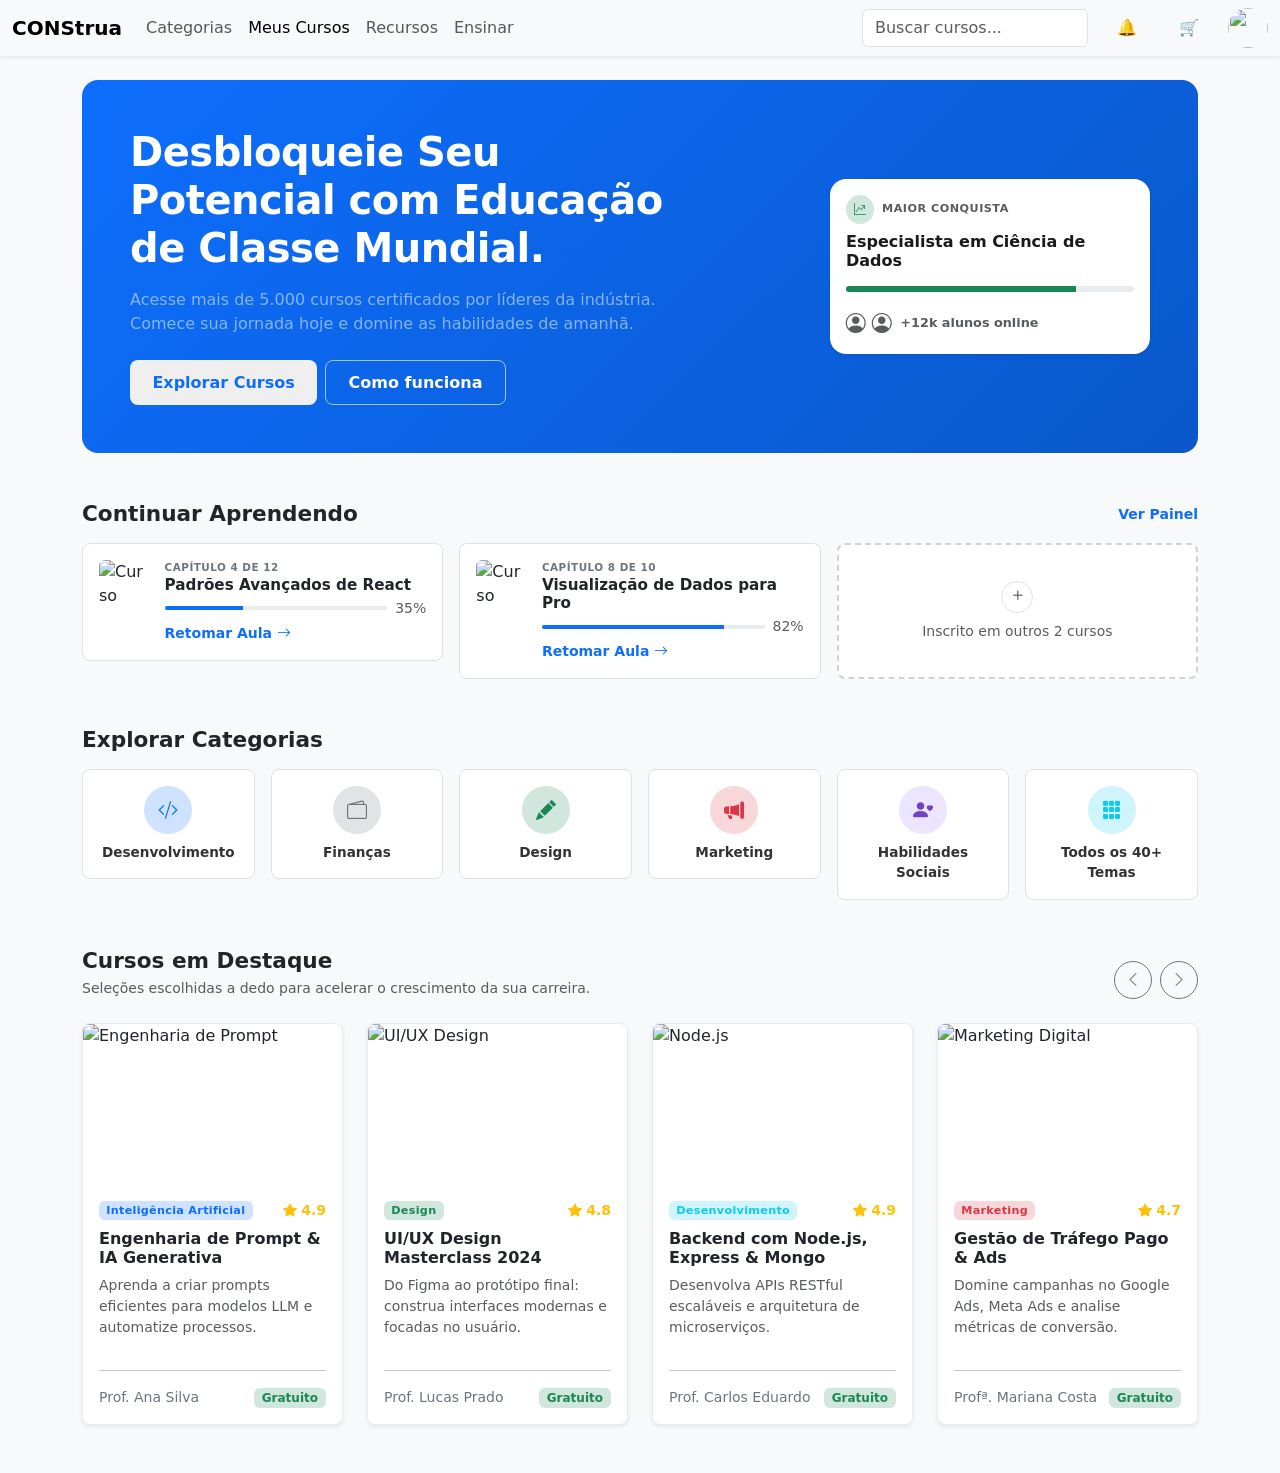
==== index.html @ 444b3ffc "html e css de index" ====
<!DOCTYPE html>
<html lang="pt-br">

<head>
    <meta charset="UTF-8">
    <meta name="viewport" content="width=device-width, initial-scale=1.0">
    <title>CONSTrua - Explorar cursos</title>

    <!--boostrap-->
    <link href="https://cdn.jsdelivr.net/npm/bootstrap@5.3.7/dist/css/bootstrap.min.css" rel="stylesheet">

    <!-- Bootstrap Icons -->
    <link rel="stylesheet" href="https://cdn.jsdelivr.net/npm/bootstrap-icons@1.13.1/font/bootstrap-icons.min.css">

    <link rel="stylesheet" href="index.css">
</head>

<body>

    <!--navbar-->
    <div id="navbar-container"></div>

    <main class="container my-4">

        <!-- BANNER HERO -->
        <section class="banner bg-primary text-white rounded-4 p-4 p-md-5 mb-5">

            <div class="row align-items-center g-4">

                <div class="col-lg-7">

                    <h1 class="slogan display-6 mb-3">Desbloqueie Seu Potencial com Educação de Classe Mundial.</h1>
                    <p class="texto-explicativo fs-6 text-white-50 mb-4">
                        Acesse mais de 5.000 cursos certificados por líderes da indústria. Comece sua jornada hoje e
                        domine as habilidades de amanhã.
                    </p>

                    <div class="d-flex gap-2">

                        <button class="btnExplorar btn-light text-primary fw-bold">Explorar Cursos</button>
                        <button class="btnFunciona btn-outline-light fw-bold">Como funciona</button>

                    </div>

                </div>

                <div class="col-lg-5 d-flex justify-content-lg-end">

                    <div class="card card-conquista border-0 rounded-4 p-3 shadow-sm">

                        <div class="d-flex align-items-center gap-2 mb-2">
                            <span class="badge bg-success-subtle text-success p-2 rounded-circle">
                                <i class="bi bi-graph-up-arrow"></i>
                            </span>
                            <span class="textConquista fw-bold text-muted small">MAIOR CONQUISTA</span>
                        </div>

                        <h5 class="especialista mb-3 fs-6">Especialista em Ciência de Dados</h5>

                        <div class="progress mb-3" style="height: 6px;">
                            <div class="progress-bar bg-success" style="width: 80%"></div>
                        </div>

                        <div class="d-flex align-items-center gap-2">

                            <div class="text-muted fs-5">
                                <i class="bi bi-person-circle"></i>
                                <i class="bi bi-person-circle"></i>
                            </div>

                            <span class="alunos-online text-muted fw-bold">+12k alunos online</span>
                        </div>

                    </div>

                </div>

            </div>

        </section>

        <!-- SEÇÃO: CONTINUAR APRENDENDO -->
        <section class="mb-5">

            <div class="d-flex justify-content-between align-items-center mb-3">

                <h2 class="continuarAprendendo fw-bold mb-0">Continuar Aprendendo</h2>
                <a href="#" class="text-decoration-none small fw-bold">Ver Painel</a>

            </div>

            <div class="row g-3">


                <div class="col-md-4">
                    <div class="card card-curso border rounded-3 p-3">

                        <div class="d-flex gap-3">
                            <img src="https://via.placeholder.com/90x70" class="rounded object-fit-cover" alt="Curso">

                            <div class="d-flex flex-column justify-content-between w-100">

                                <span class="capitulo fw-bold info-top">CAPÍTULO 4 DE 12</span>
                                <h6 class="fw-bold mb-1 titulo-curso">Padrões Avançados de React</h6>

                                <div class="d-flex align-items-center gap-2 mb-1">

                                    <div class="progress w-100" style="height: 4px;">

                                        <div class="progress-bar" style="width: 35%;"></div>
                                    </div>

                                    <span class="small text-muted">35%</span>

                                </div>

                                <a href="#" class="text-decoration-none small fw-bold">Retomar Aula <i
                                        class="bi bi-arrow-right"></i></a>

                            </div>

                        </div>

                    </div>

                </div>

                <!-- Card Curso 2 -->
                <div class="col-md-4">

                    <div class="card card-curso border rounded-3 p-3">

                        <div class="d-flex gap-3">
                            <img src="https://via.placeholder.com/90x70" class="rounded object-fit-cover" alt="Curso">

                            <div class="d-flex flex-column justify-content-between w-100">

                                <span class="capitulo fw-bold info-top">CAPÍTULO 8 DE 10</span>
                                <h6 class="fw-bold mb-1 titulo-curso">Visualização de Dados para Pro</h6>

                                <div class="d-flex align-items-center gap-2 mb-1">

                                    <div class="progress w-100" style="height: 4px;">
                                        <div class="progress-bar" style="width: 82%;"></div>
                                    </div>
                                    <span class="small text-muted">82%</span>

                                </div>

                                <a href="#" class="text-decoration-none small fw-bold">Retomar Aula <i class="bi bi-arrow-right"></i></a>

                            </div>

                        </div>

                    </div>

                </div>

                <!-- Card Extra (Tracejado) -->
                <div class="col-md-4">

                    <div
                        class="card card-outrosCursos border-dashed rounded-3 p-3 text-center d-flex flex-column justify-content-center align-items-center text-muted">
                        <div
                            class="icone-mais border rounded-circle d-flex align-items-center justify-content-center mb-2">
                            <i class="bi bi-plus"></i>
                        </div>
                        <span class="small">Inscrito em outros 2 cursos</span>
                    </div>

                </div>

            </div>
        </section>

        <!-- SEÇÃO: EXPLORAR CATEGORIAS -->
        <section class="mb-5">
            <h2 class="explorar-categorias fw-bold mb-3">Explorar Categorias</h2>

            <div class="row row-cols-2 row-cols-sm-3 row-cols-md-6 g-3">

                <div class="col">
                    <div class="card card-categoria border rounded-3 p-3 text-center align-items-center">
                        <div class="icone-box bg-primary-subtle text-primary rounded-circle mb-2">
                            <i class="bi bi-code-slash"></i>
                        </div>
                        <span class="fw-bold nome-categoria">Desenvolvimento</span>
                    </div>
                </div>

                <div class="col">
                    <div class="card card-categoria border rounded-3 p-3 text-center align-items-center">
                        <div class="icone-box bg-secondary-subtle text-secondary rounded-circle mb-2">
                            <i class="bi bi-wallet2"></i>
                        </div>
                        <span class="fw-bold nome-categoria">Finanças</span>
                    </div>
                </div>

                <div class="col">
                    <div class="card card-categoria border rounded-3 p-3 text-center align-items-center">
                        <div class="icone-box bg-success-subtle text-success rounded-circle mb-2">
                            <i class="bi bi-pencil-fill"></i>
                        </div>
                        <span class="fw-bold nome-categoria">Design</span>
                    </div>
                </div>

                <div class="col">
                    <div class="card card-categoria border rounded-3 p-3 text-center align-items-center">
                        <div class="icone-box bg-danger-subtle text-danger rounded-circle mb-2">
                            <i class="bi bi-megaphone-fill"></i>
                        </div>
                        <span class="fw-bold nome-categoria">Marketing</span>
                    </div>
                </div>

                <div class="col">
                    <div class="card card-categoria border rounded-3 p-3 text-center align-items-center">
                        <div class="icone-box bg-purple-subtle text-purple rounded-circle mb-2">
                            <i class="bi bi-person-heart"></i>
                        </div>
                        <span class="fw-bold nome-categoria">Habilidades Sociais</span>
                    </div>
                </div>

                <div class="col">
                    <div class="card card-categoria border rounded-3 p-3 text-center align-items-center">
                        <div class="icone-box bg-info-subtle text-info rounded-circle mb-2">
                            <i class="bi bi-grid-3x3-gap-fill"></i>
                        </div>
                        <span class="fw-bold nome-categoria">Todos os 40+ Temas</span>
                    </div>
                </div>

            </div>
        </section>

        <section class="mb-5">
            <div class="d-flex justify-content-between align-items-end mb-4">

                <div>
                    <h2 class="cursos-em-destaque fw-bold mb-1">Cursos em Destaque</h2>
                    <p class="text-muted small mb-0">Seleções escolhidas a dedo para acelerar o crescimento da sua
                        carreira.</p>
                </div>

                <div class="d-flex gap-2">
                    <button class="btn btn-outline-secondary rounded-circle btn-nav"><i
                            class="bi bi-chevron-left"></i></button>
                    <button class="btn btn-outline-secondary rounded-circle btn-nav"><i
                            class="bi bi-chevron-right"></i></button>
                </div>

            </div>

            <div class="row g-4">

                <div class="col-12 col-md-6 col-lg-3">

                    <div class="card card-destaque h-100 rounded-3 overflow-hidden shadow-sm">
                        <img src="https://images.unsplash.com/photo-1526374965328-7f61d4dc18c5?w=500&q=80" class="card-img-top capa-curso" alt="Engenharia de Prompt">
                        
                        <div class="card-body d-flex flex-column">
                            
                            <div class="d-flex justify-content-between align-items-center mb-2">
                                <span class="badge bg-primary-subtle text-primary badge-categoria fw-bold">Inteligência
                                    Artificial</span>
                                <span class="small text-warning fw-bold"><i class="bi bi-star-fill me-1"></i>4.9</span>
                            </div>

                            <h5 class="card-title fs-6 fw-bold mb-2">Engenharia de Prompt & IA Generativa</h5>
                            <p class="card-text text-muted small flex-grow-1">Aprenda a criar prompts eficientes para modelos LLM e automatize processos.</p>

                            <hr class="my-3 opacity-25">

                            <div class="d-flex align-items-center justify-content-between">
                                <span class="small text-secondary fw-medium">Prof. Ana Silva</span>
                                <span class="badge bg-success-subtle text-success fw-bold px-2 py-1">Gratuito</span>
                            </div>

                        </div>

                    </div>

                </div>

                <div class="col-12 col-md-6 col-lg-3">

                    <div class="card card-destaque h-100 rounded-3 overflow-hidden shadow-sm">
                        <img src="https://images.unsplash.com/photo-1507238691740-187a5b1d37b8?w=500&q=80" class="card-img-top capa-curso" alt="UI/UX Design">

                        <div class="card-body d-flex flex-column">

                            <div class="d-flex justify-content-between align-items-center mb-2">
                                <span class="badge bg-success-subtle text-success badge-categoria fw-bold">Design</span>
                                <span class="small text-warning fw-bold"><i class="bi bi-star-fill me-1"></i>4.8</span>
                            </div>

                            <h5 class="card-title fs-6 fw-bold mb-2">UI/UX Design Masterclass 2024</h5>
                            <p class="card-text text-muted small flex-grow-1">Do Figma ao protótipo final: construa
                                interfaces modernas e focadas no usuário.</p>

                            <hr class="my-3 opacity-25">

                            <div class="d-flex align-items-center justify-content-between">
                                <span class="small text-secondary fw-medium">Prof. Lucas Prado</span>
                                <span class="badge bg-success-subtle text-success fw-bold px-2 py-1">Gratuito</span>
                            </div>

                        </div>

                    </div>

                </div>

                <div class="col-12 col-md-6 col-lg-3">

                    <div class="card card-destaque h-100 rounded-3 overflow-hidden shadow-sm">
                        <img src="https://images.unsplash.com/photo-1555066931-4365d14bab8c?w=500&q=80" class="card-img-top capa-curso" alt="Node.js">

                        <div class="card-body d-flex flex-column">

                            <div class="d-flex justify-content-between align-items-center mb-2">
                                <span
                                    class="badge bg-info-subtle text-info badge-categoria fw-bold">Desenvolvimento</span>
                                <span class="small text-warning fw-bold"><i class="bi bi-star-fill me-1"></i>4.9</span>
                            </div>

                            <h5 class="card-title fs-6 fw-bold mb-2">Backend com Node.js, Express & Mongo</h5>
                            <p class="card-text text-muted small flex-grow-1">Desenvolva APIs RESTful escaláveis e
                                arquitetura de microserviços.</p>

                            <hr class="my-3 opacity-25">

                            <div class="d-flex align-items-center justify-content-between">
                                <span class="small text-secondary fw-medium">Prof. Carlos Eduardo</span>
                                <span class="badge bg-success-subtle text-success fw-bold px-2 py-1">Gratuito</span>
                            </div>

                        </div>

                    </div>

                </div>

                <div class="col-12 col-md-6 col-lg-3">

                    <div class="card card-destaque h-100 rounded-3 overflow-hidden shadow-sm">

                        <img src="https://images.unsplash.com/photo-1460925895917-afdab827c52f?w=500&q=80" class="card-img-top capa-curso" alt="Marketing Digital">

                        <div class="card-body d-flex flex-column">
                            <div class="d-flex justify-content-between align-items-center mb-2">
                                <span
                                    class="badge bg-danger-subtle text-danger badge-categoria fw-bold">Marketing</span>
                                <span class="small text-warning fw-bold"><i class="bi bi-star-fill me-1"></i>4.7</span>
                            </div>

                            <h5 class="card-title fs-6 fw-bold mb-2">Gestão de Tráfego Pago & Ads</h5>
                            <p class="card-text text-muted small flex-grow-1">Domine campanhas no Google Ads, Meta Ads e analise métricas de conversão.</p>

                            <hr class="my-3 opacity-25">

                            <div class="d-flex align-items-center justify-content-between">
                                <span class="small text-secondary fw-medium">Profª. Mariana Costa</span>
                                <span class="badge bg-success-subtle text-success fw-bold px-2 py-1">Gratuito</span>
                            </div>

                        </div>

                    </div>

                </div>

            </div>
        </section>

    </main>

    <script src="/assets/reutilizaveis/navbar/navbar.js"></script>
</body>

</html>
---- index.css ----
/* 
CONFIGURAÇÕES GERAIS E VARIÁVEIS */
:root {
  --primary-color: #0d6efd;
  --transition-speed: 0.25s;
}

body {
  font-family: system-ui, -apple-system, "Segoe UI", Roboto, "Helvetica Neue", Arial, sans-serif;
  background-color: #f8f9fa;
  color: #212529;
}

/*
   SEÇÃO 1: BANNER  */
.banner {
  background: linear-gradient(135deg, #0d6efd 0%, #0a58ca 100%);
}

.slogan {
  font-weight: 800;
  letter-spacing: -0.5px;
}

.texto-explicativo {
  max-width: 540px;
}

.btnExplorar {
  padding: 0.6rem 1.4rem;
  border-radius: 0.5rem;
  border: none;
  transition: transform var(--transition-speed) ease, opacity var(--transition-speed) ease;
}

.btnExplorar:hover {
  opacity: 0.95;
  transform: translateY(-2px);
}

.btnFunciona {
  padding: 0.6rem 1.4rem;
  border-radius: 0.5rem;
  background: transparent;
  border: 1.5px solid rgba(255, 255, 255, 0.6);
  color: #fff;
  transition: all var(--transition-speed) ease;
}

.btnFunciona:hover {
  background-color: rgba(255, 255, 255, 0.15);
  border-color: #fff;
  color: #fff;
}

.card-conquista {
  background-color: #ffffff;
  max-width: 320px;
  width: 100%;
}

.textConquista {
  font-size: 0.7rem;
  letter-spacing: 0.5px;
}

.especialista {
  color: #1a1a1a;
  font-weight: 700;
}

.alunos-online {
  font-size: 0.8rem;
}

/* SEÇÃO 2: CONTINUAR APRENDENDO */
.continuarAprendendo {
  font-size: 1.35rem;
}

.card-curso {
  background-color: #fff;
  transition: border-color var(--transition-speed) ease, box-shadow var(--transition-speed) ease;
}

.card-curso:hover {
  border-color: var(--primary-color) !important;
  box-shadow: 0 4px 12px rgba(0, 0, 0, 0.05);
}

.info-top {
  font-size: 0.65rem;
  letter-spacing: 0.5px;
  color: #6c757d;
}

.titulo-curso {
  font-size: 0.95rem;
  color: #212529;
}

.card-outrosCursos {
  height: 100%;
  min-height: 105px;
  background-color: #fff;
  border-style: dashed !important;
  border-width: 2px !important;
  cursor: pointer;
  transition: background-color var(--transition-speed) ease;
}

.card-outrosCursos:hover {
  background-color: #f1f3f5;
}

.icone-mais {
  width: 32px;
  height: 32px;
  font-size: 1.2rem;
}

/* SEÇÃO 3: EXPLORAR CATEGORIAS  */
.explorar-categorias {
  font-size: 1.35rem;
}

.card-categoria {
  background-color: #fff;
  cursor: pointer;
  transition: transform var(--transition-speed) ease, box-shadow var(--transition-speed) ease;
}

.card-categoria:hover {
  transform: translateY(-4px);
  box-shadow: 0 6px 16px rgba(0, 0, 0, 0.08);
}

.icone-box {
  width: 48px;
  height: 48px;
  display: flex;
  align-items: center;
  justify-content: center;
  font-size: 1.25rem;
}

.nome-categoria {
  font-size: 0.85rem;
  color: #333;
}

/* Utilitário para o tom roxo (não nativo no BS5 standard) */
.bg-purple-subtle {
  background-color: #ebe5ff !important;
}

.text-purple {
  color: #6f42c1 !important;
}

/* SEÇÃO 4: CURSOS EM DESTAQUE */
.cursos-em-destaque {
  font-size: 1.35rem;
}

.btn-nav {
  width: 38px;
  height: 38px;
  padding: 0;
  display: inline-flex;
  align-items: center;
  justify-content: center;
}

.card-destaque {
  background-color: #fff;
  border: 1px solid #e9ecef;
  transition: transform var(--transition-speed) ease, box-shadow var(--transition-speed) ease;
}

.card-destaque:hover {
  transform: translateY(-4px);
  box-shadow: 0 8px 24px rgba(0, 0, 0, 0.1) !important;
}

.capa-curso {
  height: 160px;
  object-fit: cover;
}

.badge-categoria {
  font-size: 0.7rem;
  letter-spacing: 0.3px;
}
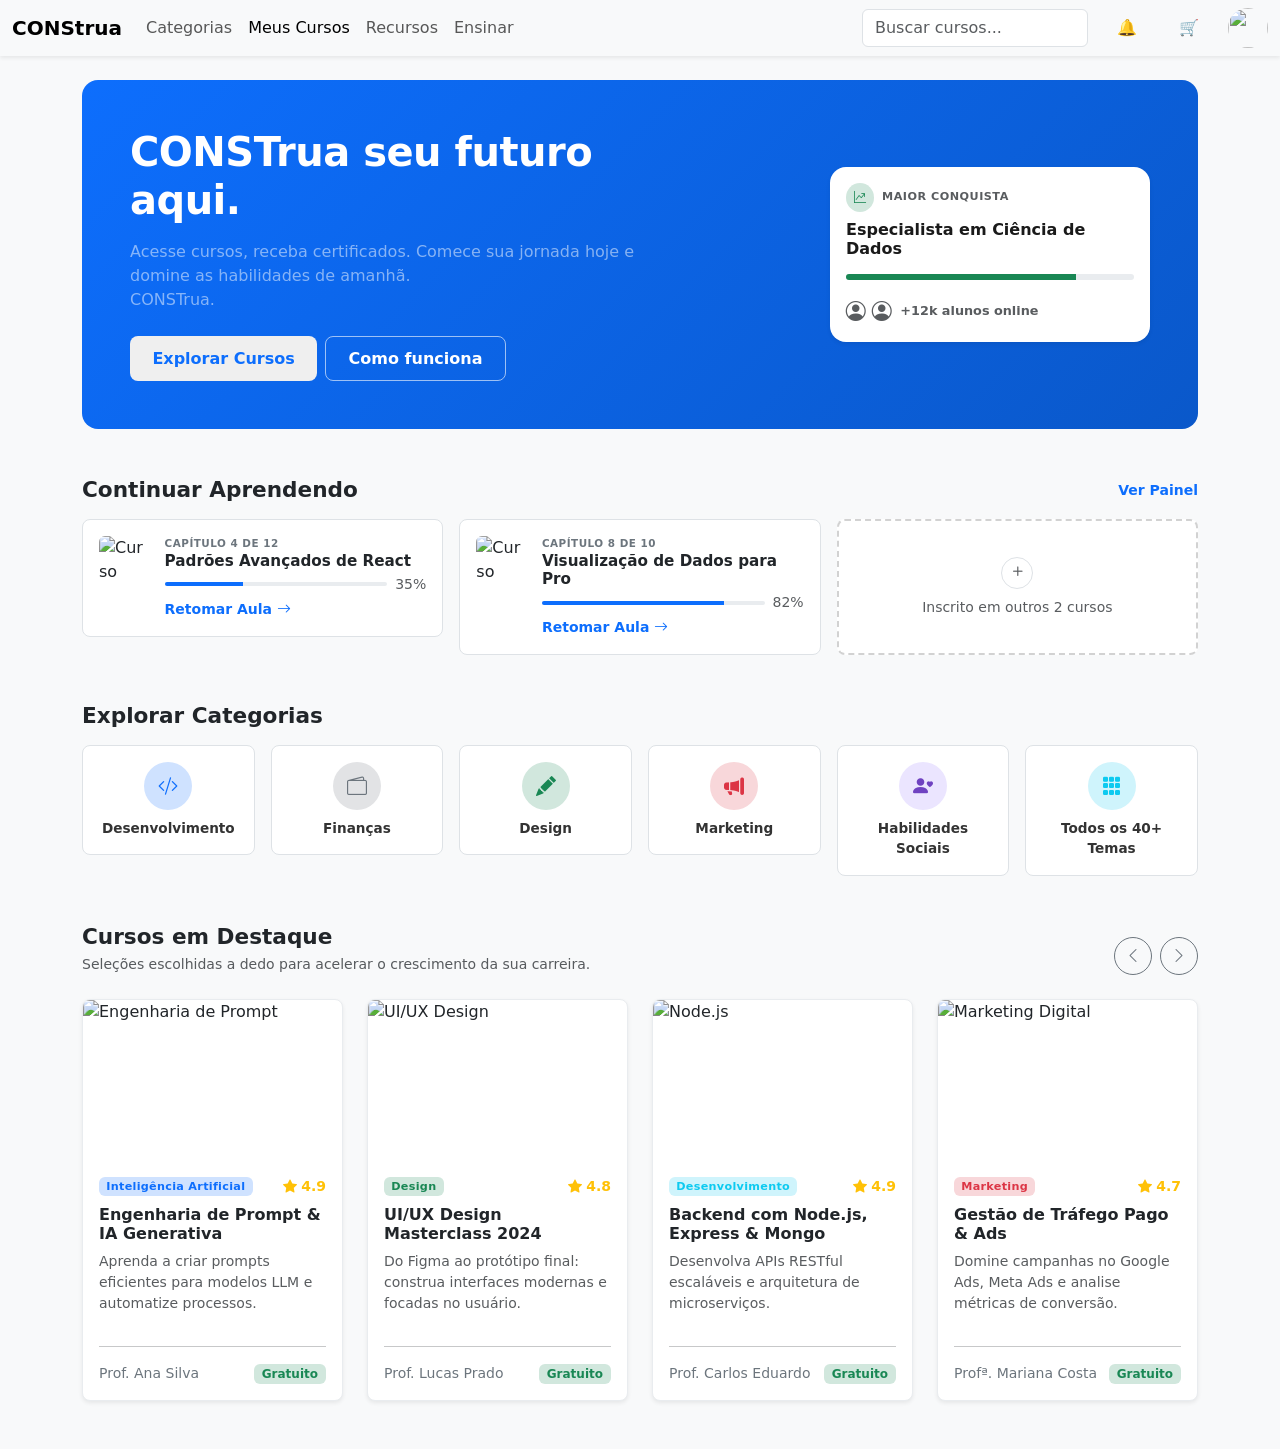
==== commit f3aab3b2: "edicao html e css de index" ====
--- a/index.html
+++ b/index.html
@@ -29,10 +29,10 @@
 
                 <div class="col-lg-7">
 
-                    <h1 class="slogan display-6 mb-3">Desbloqueie Seu Potencial com Educação de Classe Mundial.</h1>
+                    <h1 class="slogan display-6 mb-3">CONSTrua seu futuro aqui.</h1>
                     <p class="texto-explicativo fs-6 text-white-50 mb-4">
-                        Acesse mais de 5.000 cursos certificados por líderes da indústria. Comece sua jornada hoje e
-                        domine as habilidades de amanhã.
+                        Acesse cursos, receba certificados. Comece sua jornada hoje e domine as habilidades de amanhã. 
+                        <br> CONSTrua.
                     </p>
 
                     <div class="d-flex gap-2">
--- a/index.css
+++ b/index.css
@@ -18,7 +18,7 @@
 }
 
 .slogan {
-  font-weight: 800;
+  font-weight: 700;
   letter-spacing: -0.5px;
 }
 
